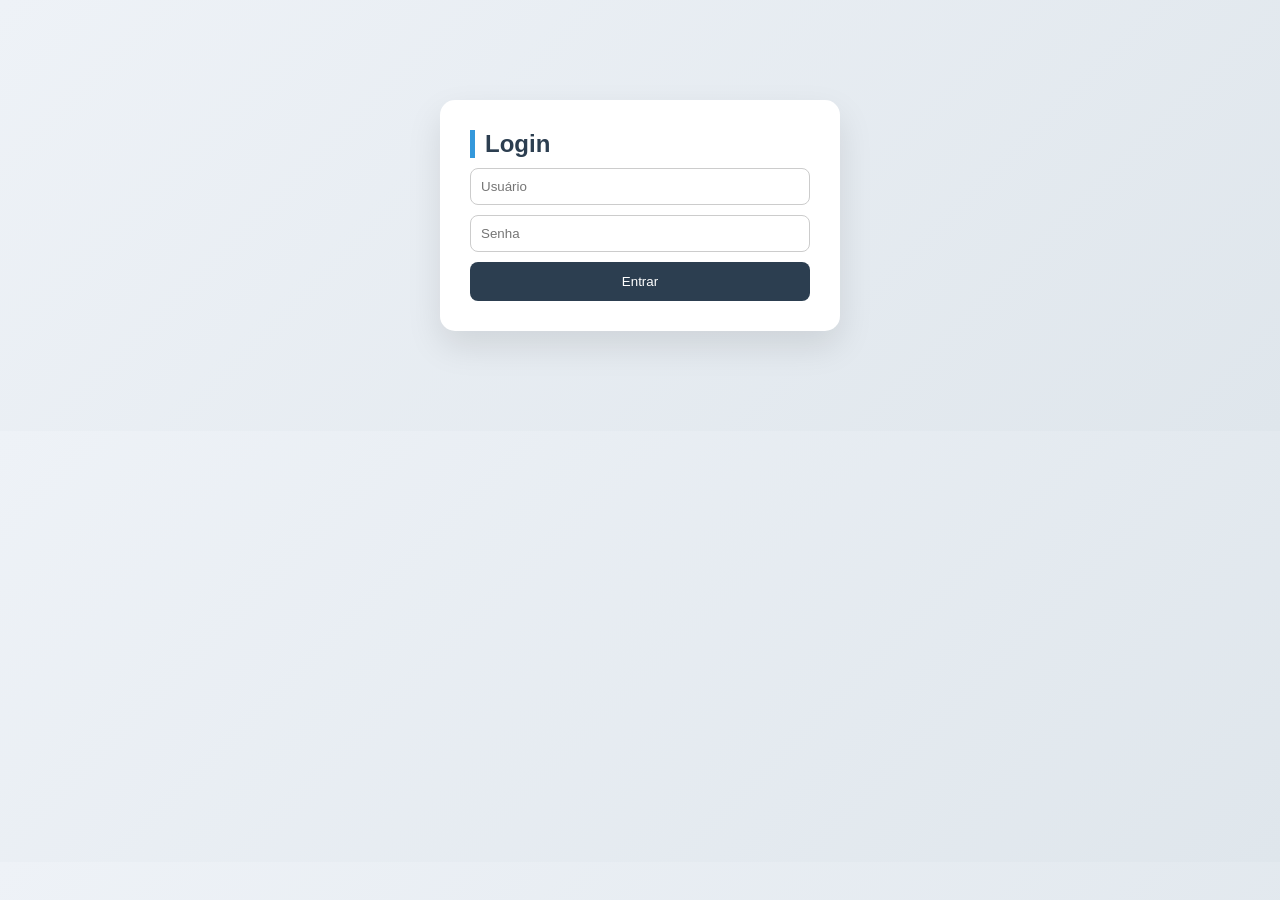
==== login.html @ 92d3b459 "Add files via upload" ====
<!DOCTYPE html>
<html lang="pt-BR">
<head>
  <meta charset="UTF-8">
  <title>Login - SIE</title>
  <link rel="stylesheet" href="styles.css">
</head>

<body>

<main style="max-width:400px; margin:100px auto;">
  <h2>Login</h2>

  <input type="text" id="usuario" placeholder="Usuário">
  <input type="password" id="senha" placeholder="Senha">

  <button onclick="fazerLogin()" style="width:100%;">Entrar</button>
</main>

<script src="login.js"></script>

</body>
</html>
---- styles.css ----
* {
    margin: 0;
    padding: 0;
    box-sizing: border-box;
  }
  
  body {
    font-family: 'Segoe UI', Tahoma, sans-serif;
    background: linear-gradient(135deg, #eef2f7, #dfe6ec);
    color: #2c3e50;
  }
  
  /* HEADER */
  header {
    background: linear-gradient(135deg, #2c3e50, #34495e);
    color: white;
    text-align: center;
    padding: 50px 20px;
  }
  
  header h1 {
    font-size: 2.5rem;
  }
  
  header p {
    margin-top: 10px;
    opacity: 0.85;
  }
  
  /* MAIN */
  main {
    max-width: 1000px;
    margin: -30px auto 30px;
    background: white;
    padding: 30px;
    border-radius: 15px;
    box-shadow: 0 15px 35px rgba(0,0,0,0.1);
  }
  
  section {
    margin-bottom: 30px;
  }
  
  h2 {
    margin-bottom: 10px;
    border-left: 5px solid #3498db;
    padding-left: 10px;
  }
  
  /* GRID E CARDS */
  .grid {
    display: grid;
    grid-template-columns: repeat(auto-fit, minmax(220px, 1fr));
    gap: 15px;
  }
  
  .card {
    background: #f8f9fb;
    padding: 20px;
    border-radius: 12px;
    border: 1px solid #e0e6ed;
    text-align: center;
    transition: 0.2s;
  }
  
  .card:hover {
    transform: translateY(-5px);
    box-shadow: 0 8px 20px rgba(0,0,0,0.08);
  }
  
  /* BOTÕES */
  .buttons {
    display: flex;
    gap: 15px;
    flex-wrap: wrap;
    margin-top: 15px;
  }
  
  button {
    padding: 12px 18px;
    border: none;
    border-radius: 8px;
    background: #2c3e50;
    color: white;
    cursor: pointer;
    transition: 0.2s;
  }
  
  button:hover {
    background: #1a252f;
    transform: translateY(-2px);
  }
  
  .secondary {
    background: #3498db;
  }
  
  .secondary:hover {
    background: #217dbb;
  }
  
  /* INPUTS */
  input {
    width: 100%;
    padding: 10px;
    margin-bottom: 10px;
    border-radius: 8px;
    border: 1px solid #ccc;
    transition: 0.2s;
  }
  
  input:focus {
    border-color: #3498db;
    outline: none;
    box-shadow: 0 0 5px rgba(52,152,219,0.3);
  }
  
  /* FORM */
  .form-card {
    background: #f8f9fb;
    padding: 20px;
    border-radius: 12px;
    border: 1px solid #e0e6ed;
  }
  
  /* FOOTER */
  footer {
    background: #2c3e50;
    color: white;
    text-align: center;
    padding: 20px;
  }
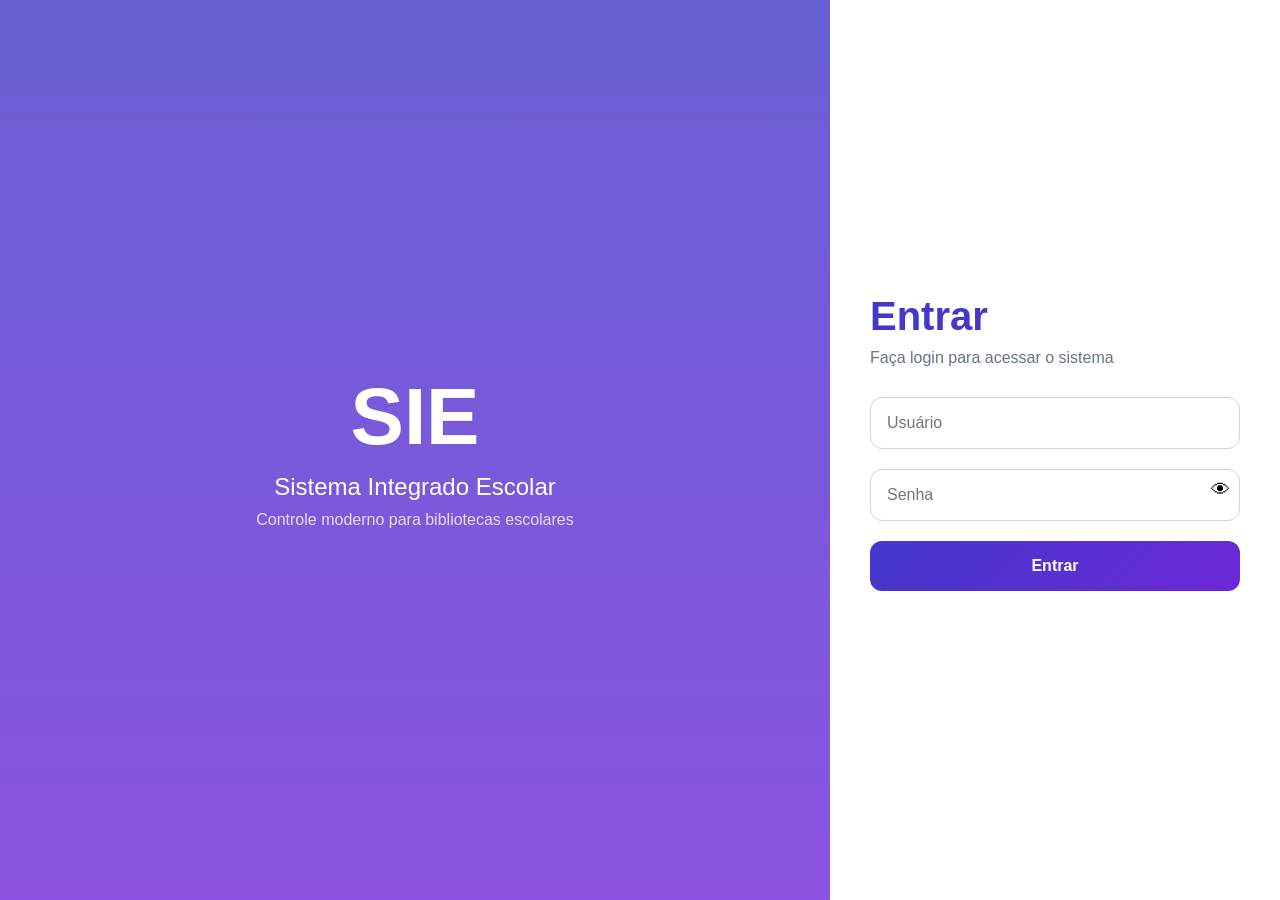
==== commit 7c41b01e: "login atualizado" ====
--- a/login.html
+++ b/login.html
@@ -2,22 +2,90 @@
 <html lang="pt-BR">
 <head>
   <meta charset="UTF-8">
+  <meta name="viewport" content="width=device-width, initial-scale=1.0">
+
   <title>Login - SIE</title>
-  <link rel="stylesheet" href="styles.css">
+
+  <link rel="stylesheet" href="login.css">
 </head>
 
 <body>
 
-<main style="max-width:400px; margin:100px auto;">
-  <h2>Login</h2>
+<div class="login-container">
 
-  <input type="text" id="usuario" placeholder="Usuário">
-  <input type="password" id="senha" placeholder="Senha">
+  <!-- LADO ESQUERDO -->
+  <div class="login-left">
 
-  <button onclick="fazerLogin()" style="width:100%;">Entrar</button>
-</main>
+    <div class="overlay"></div>
+
+    <div class="content">
+
+      <h1>SIE</h1>
+
+      <p>
+        Sistema Integrado Escolar
+      </p>
+
+      <span>
+        Controle moderno para bibliotecas escolares
+      </span>
+
+    </div>
+
+  </div>
+
+  <!-- LADO DIREITO -->
+  <div class="login-right">
+
+    <form class="login-box">
+
+      <h2>Entrar</h2>
+
+      <p class="subtitle">
+        Faça login para acessar o sistema
+      </p>
+
+      <input
+        type="text"
+        id="usuario"
+        placeholder="Usuário"
+      >
+
+      <div class="senha-box">
+
+        <input
+          type="password"
+          id="senha"
+          placeholder="Senha"
+        >
+
+        <button
+          type="button"
+          class="mostrar"
+          onclick="mostrarSenha()"
+        >
+          👁
+        </button>
+
+      </div>
+
+      <button
+        type="button"
+        class="login-btn"
+        onclick="login()"
+      >
+        Entrar
+      </button>
+
+      <p id="erroLogin"></p>
+
+    </form>
+
+  </div>
+
+</div>
 
 <script src="login.js"></script>
 
 </body>
-</html>+</html>
--- a/login.css
+++ b/login.css
@@ -0,0 +1,200 @@
+/* RESET */
+
+* {
+    margin: 0;
+    padding: 0;
+    box-sizing: border-box;
+  }
+  
+  /* BODY */
+  
+  body {
+    font-family: 'Segoe UI', sans-serif;
+    height: 100vh;
+    overflow: hidden;
+  }
+  
+  /* CONTAINER */
+  
+  .login-container {
+    display: flex;
+    height: 100vh;
+  }
+  
+  /* ESQUERDA */
+  
+  .login-left {
+    flex: 1;
+  
+    background:
+      linear-gradient(
+        rgba(67,56,202,0.8),
+        rgba(109,40,217,0.8)
+      ),
+  
+      url('https://images.unsplash.com/photo-1524995997946-a1c2e315a42f?q=80&w=1400');
+  
+    background-size: cover;
+    background-position: center;
+  
+    position: relative;
+  
+    display: flex;
+    justify-content: center;
+    align-items: center;
+  
+    color: white;
+  }
+  
+  .content {
+    z-index: 2;
+    text-align: center;
+    padding: 30px;
+  }
+  
+  .content h1 {
+    font-size: 5rem;
+    margin-bottom: 10px;
+  }
+  
+  .content p {
+    font-size: 1.5rem;
+    margin-bottom: 10px;
+  }
+  
+  .content span {
+    opacity: 0.8;
+  }
+  
+  /* DIREITA */
+  
+  .login-right {
+    width: 450px;
+  
+    background: white;
+  
+    display: flex;
+    justify-content: center;
+    align-items: center;
+  
+    padding: 40px;
+  }
+  
+  /* BOX LOGIN */
+  
+  .login-box {
+    width: 100%;
+  }
+  
+  .login-box h2 {
+    font-size: 2.5rem;
+    color: #4338ca;
+    margin-bottom: 10px;
+  }
+  
+  .subtitle {
+    color: #64748b;
+    margin-bottom: 30px;
+  }
+  
+  /* INPUTS */
+  
+  input {
+    width: 100%;
+  
+    padding: 16px;
+  
+    border: 1px solid #cbd5e1;
+  
+    border-radius: 12px;
+  
+    margin-bottom: 20px;
+  
+    font-size: 1rem;
+  
+    transition: 0.3s;
+  }
+  
+  input:focus {
+    outline: none;
+  
+    border-color: #6d28d9;
+  
+    box-shadow: 0 0 10px rgba(109,40,217,0.2);
+  }
+  
+  /* SENHA */
+  
+  .senha-box {
+    position: relative;
+  }
+  
+  .mostrar {
+    position: absolute;
+  
+    right: 10px;
+    top: 10px;
+  
+    background: transparent;
+  
+    border: none;
+  
+    cursor: pointer;
+  
+    font-size: 1.2rem;
+  }
+  
+  /* BOTÃO LOGIN */
+  
+  .login-btn {
+    width: 100%;
+  
+    padding: 16px;
+  
+    border: none;
+  
+    border-radius: 12px;
+  
+    background: linear-gradient(
+      135deg,
+      #4338ca,
+      #6d28d9
+    );
+  
+    color: white;
+  
+    font-size: 1rem;
+    font-weight: bold;
+  
+    cursor: pointer;
+  
+    transition: 0.3s;
+  }
+  
+  .login-btn:hover {
+    transform: translateY(-3px);
+  
+    box-shadow: 0 10px 20px rgba(67,56,202,0.25);
+  }
+  
+  /* ERRO */
+  
+  #erroLogin {
+    margin-top: 15px;
+    color: red;
+    text-align: center;
+  }
+  
+  /* RESPONSIVO */
+  
+  @media(max-width: 900px) {
+  
+    .login-left {
+      display: none;
+    }
+  
+    .login-right {
+      width: 100%;
+    }
+  
+  }
